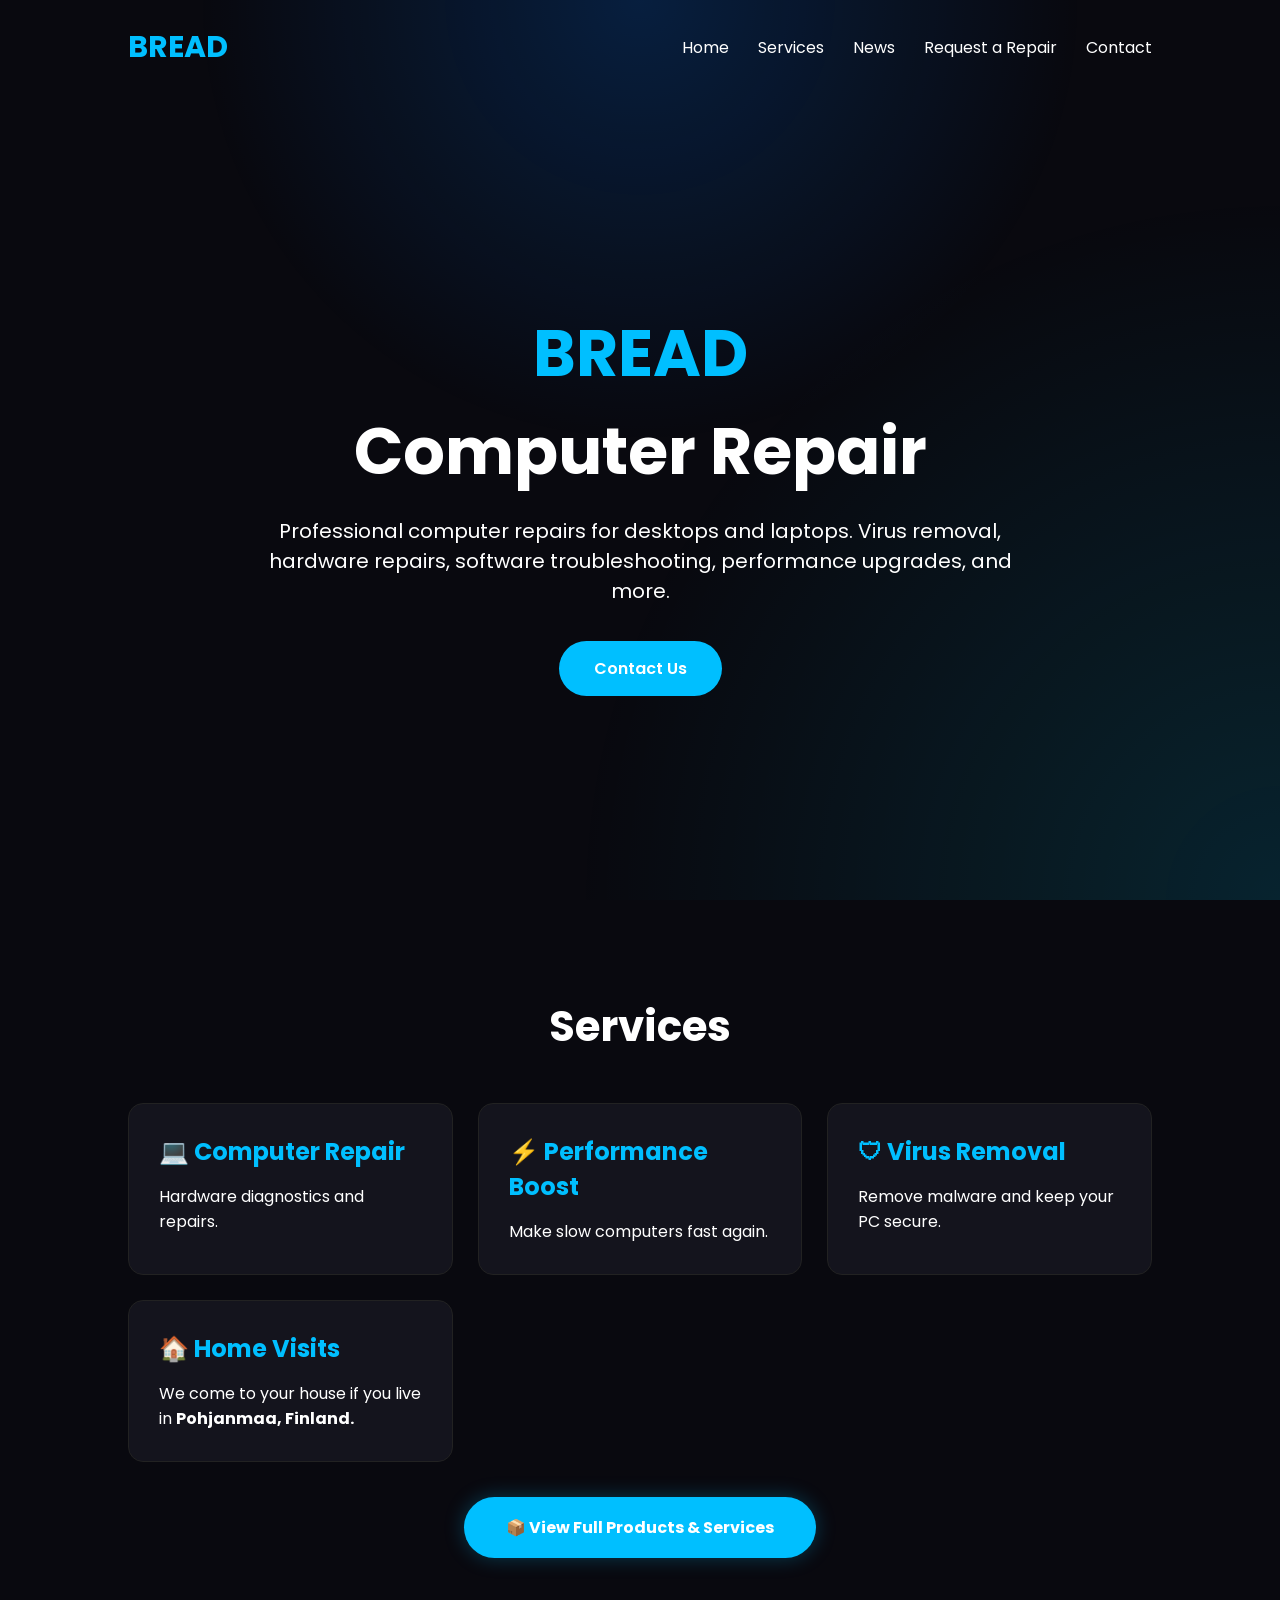
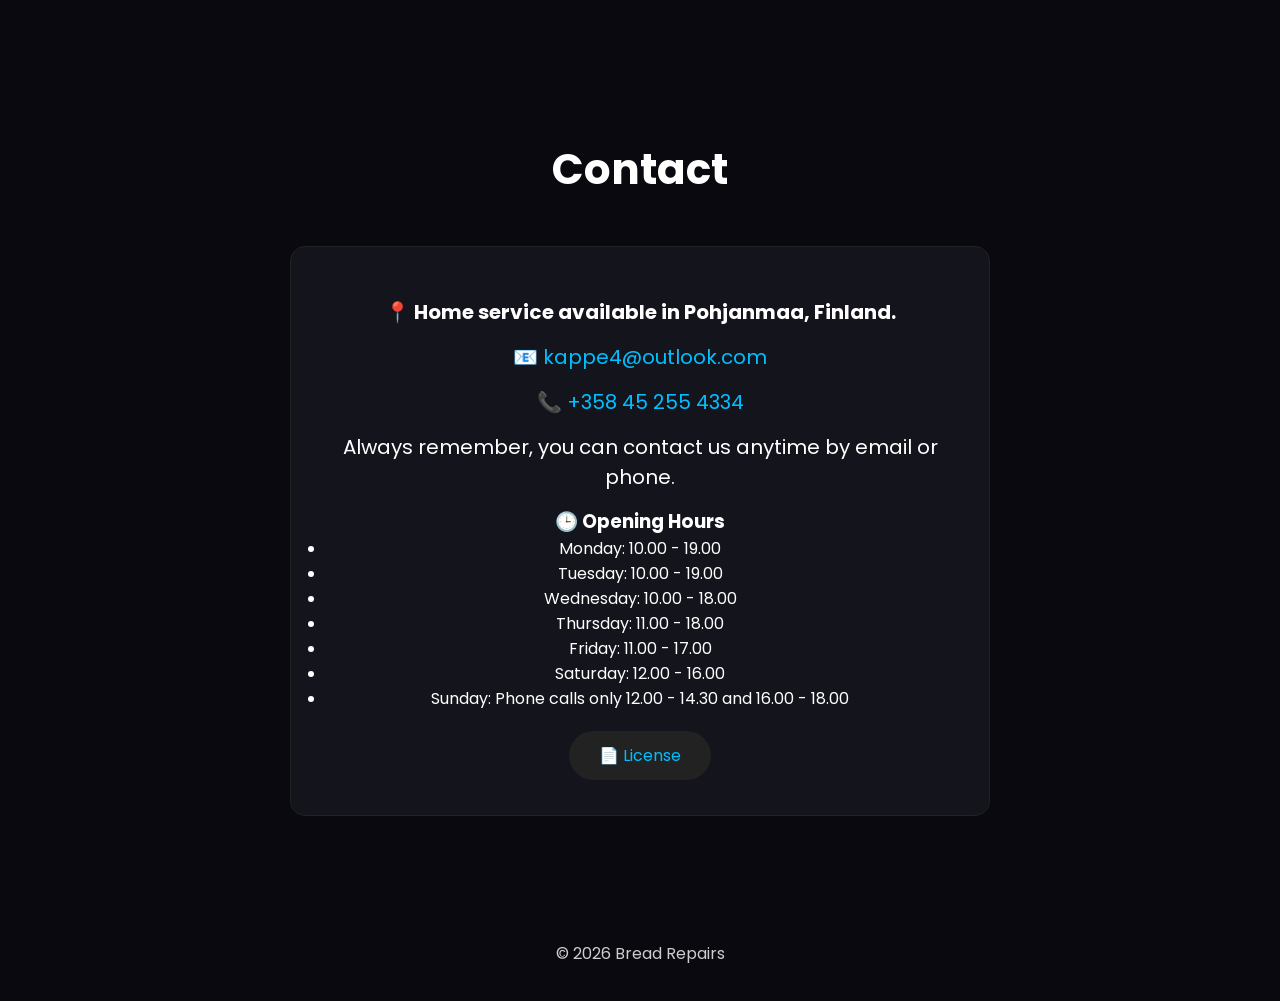
==== docs/index.html @ 717e5075 "Add baguette message display on user input" ====
<!DOCTYPE html>
<html lang="en">
<head>
<meta charset="UTF-8">
<meta name="viewport" content="width=device-width, initial-scale=1.0">
<title>BREAD Computer Repair</title>

<link href="https://fonts.googleapis.com/css2?family=Poppins:wght@300;400;600;700&display=swap" rel="stylesheet">

<style>

html{
scroll-behavior:smooth;
}

*{
margin:0;
padding:0;
box-sizing:border-box;
font-family:Poppins,sans-serif;
}

body{
background:#09090f;
color:white;
overflow-x:hidden;
}

body::before{
content:"";
position:fixed;
inset:0;
background:
radial-gradient(circle at top,#0077ff33 0%,transparent 40%),
radial-gradient(circle at bottom right,#00d4ff22 0%,transparent 45%);
z-index:-1;
}

nav{
display:flex;
justify-content:space-between;
align-items:center;
padding:25px 10%;
}

.logo{
font-size:30px;
font-weight:700;
color:#00bfff;
}

nav a{
color:white;
text-decoration:none;
margin-left:25px;
transition:.3s;
}

nav a:hover{
color:#00bfff;
}

.hero{
min-height:90vh;
display:flex;
justify-content:center;
align-items:center;
text-align:center;
padding:20px;
}

.hero h1{
font-size:65px;
margin-bottom:15px;
}

.hero span{
color:#00bfff;
}

.hero p{
max-width:750px;
font-size:20px;
margin:auto;
}

.button{
display:inline-block;
margin-top:35px;
padding:15px 35px;
background:#00bfff;
color:white;
text-decoration:none;
border-radius:40px;
transition:.3s;
font-weight:600;
}

.button:hover{
transform:scale(1.05);
box-shadow:0 0 20px #00bfff;
}

section{
padding:90px 10%;
}

.title{
font-size:42px;
text-align:center;
margin-bottom:45px;
}

.cards{
display:grid;
grid-template-columns:repeat(auto-fit,minmax(250px,1fr));
gap:25px;
}

.card{
background:#14141d;
padding:30px;
border-radius:15px;
border:1px solid #222;
transition:.3s;
}

.card:hover{
transform:translateY(-8px);
border-color:#00bfff;
box-shadow:0 0 20px #00bfff44;
}

.card h2{
color:#00bfff;
margin-bottom:15px;
}

.services-section{
opacity:0;
transform:translateY(30px);
transition:opacity .7s ease, transform .7s ease;
}

.services-section.visible{
opacity:1;
transform:translateY(0);
}

.services-cta-wrap{
margin-top:35px;
display:flex;
justify-content:center;
}

.services-cta{
display:inline-block;
padding:18px 42px;
background:#00bfff;
color:white;
text-decoration:none;
border-radius:40px;
transition:.3s;
font-weight:700;
box-shadow:0 0 20px #00bfff44;
}

.services-cta:hover{
transform:scale(1.05);
box-shadow:0 0 24px #00bfff;
}

.contact-box{
max-width:700px;
margin:auto;
padding:35px;
background:#14141d;
border-radius:15px;
border:1px solid #222;
text-align:center;
}

.contact-box p{
margin:15px 0;
font-size:20px;
}

.contact-box a{
color:#00bfff;
text-decoration:none;
}

footer{
padding:35px;
text-align:center;
opacity:.8;
}

.license-button{
display:inline-block;
margin-top:20px;
padding:12px 30px;
background:#222;
color:white;
text-decoration:none;
border-radius:30px;
transition:.3s;
}

.license-button:hover{
background:#00bfff;
box-shadow:0 0 15px #00bfff;
}

@media(max-width:700px){

.hero h1{
font-size:45px;
}

.hero p{
font-size:18px;
}

}

</style>

</head>

<body>

<nav>

<div class="logo">BREAD</div>

<div>
<a href="#hero">Home</a>
<a href="#services">Services</a>
<a href="news.html">News</a>
<a href="request-repair.html">Request a Repair</a>
<a href="#contact">Contact</a>
</div>

</nav>

<section class="hero" id="hero">

<div>

<h1><span>BREAD</span><br>Computer Repair</h1>

<p>
Professional computer repairs for desktops and laptops.
Virus removal, hardware repairs, software troubleshooting,
performance upgrades, and more.
</p>

<a class="button" href="#contact">Contact Us</a>

</div>

</section>

<section id="services" class="services-section">

<h1 class="title">Services</h1>

<div class="cards">

<div class="card">
<h2>💻 Computer Repair</h2>
<p>Hardware diagnostics and repairs.</p>
</div>

<div class="card">
<h2>⚡ Performance Boost</h2>
<p>Make slow computers fast again.</p>
</div>

<div class="card">
<h2>🛡 Virus Removal</h2>
<p>Remove malware and keep your PC secure.</p>
</div>

<div class="card">
<h2>🏠 Home Visits</h2>
<p>We come to your house if you live in <strong>Pohjanmaa, Finland.</strong></p>
</div>

</div>

<div class="services-cta-wrap">
<a class="services-cta" href="services.html">📦 View Full Products & Services</a>
</div>

</section>

<section id="contact">

<h1 class="title">Contact</h1>

<div class="contact-box">

<p><strong>📍 Home service available in Pohjanmaa, Finland.</strong></p>

<p>
📧
<a href="mailto:kappe4@outlook.com">
kappe4@outlook.com
</a>
</p>

<p>
📞
<a href="tel:+358452554334">
+358 45 255 4334
</a>
</p>

<p>Always remember, you can contact us anytime by email or phone.</p>

<h3>🕒 Opening Hours</h3>

<ul>
    <li>Monday: 10.00 - 19.00</li>
    <li>Tuesday: 10.00 - 19.00</li>
    <li>Wednesday: 10.00 - 18.00</li>
    <li>Thursday: 11.00 - 18.00</li>
    <li>Friday: 11.00 - 17.00</li>
    <li>Saturday: 12.00 - 16.00</li>
    <li>Sunday: Phone calls only 12.00 - 14.30 and 16.00 - 18.00</li>
</ul>

<a class="license-button" href="License.html">
📄 License
</a>

</div>

</section>

<footer>

© 2026 Bread Repairs

</footer>

<script>
const servicesSection = document.querySelector('.services-section');

if (servicesSection) {
  const observer = new IntersectionObserver((entries) => {
    entries.forEach((entry) => {
      if (entry.isIntersecting) {
        servicesSection.classList.add('visible');
        observer.unobserve(servicesSection);
      }
    });
  }, { threshold: 0.2 });

  observer.observe(servicesSection);
}
</script>

<script>
let typed = "";

document.addEventListener("keydown", function(e){

    if(e.key.length === 1){
        typed += e.key.toLowerCase();
    }

    if(typed.length > 10){
        typed = typed.slice(-10);
    }

    if(typed.includes("bread")){
        window.location = "dontlook.html";
    }

    if(typed.includes("egg")){
        window.location = "dashboard.html";
    }

    if (typed.includes("baguette")) {
    document.body.innerHTML = `
    <div style="
        display:flex;
        justify-content:center;
        align-items:center;
        height:100vh;
        background:#111;
        color:white;
        font-family:Arial;
        font-size:50px;">
        🥖 Hon hon hon 🥖
    </div>`;
}
    
});
</script>
    
</body>
</html>
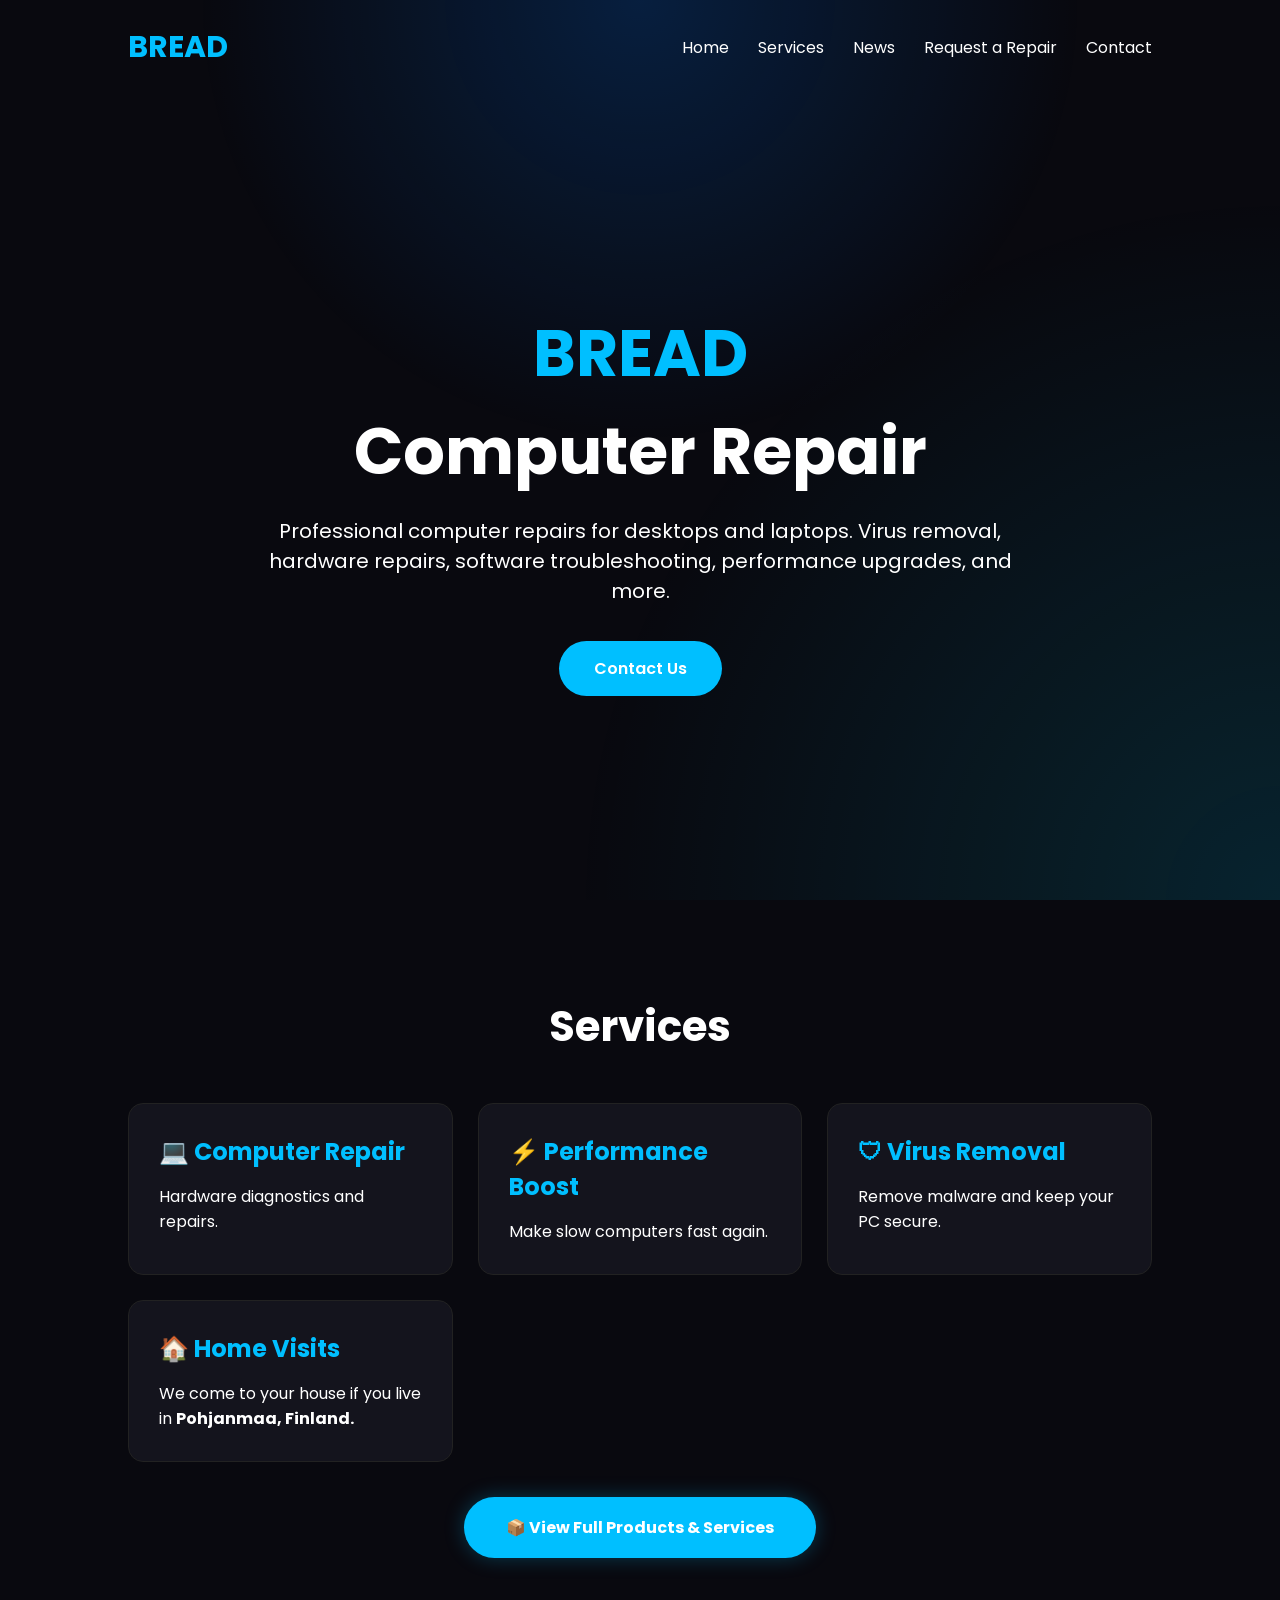
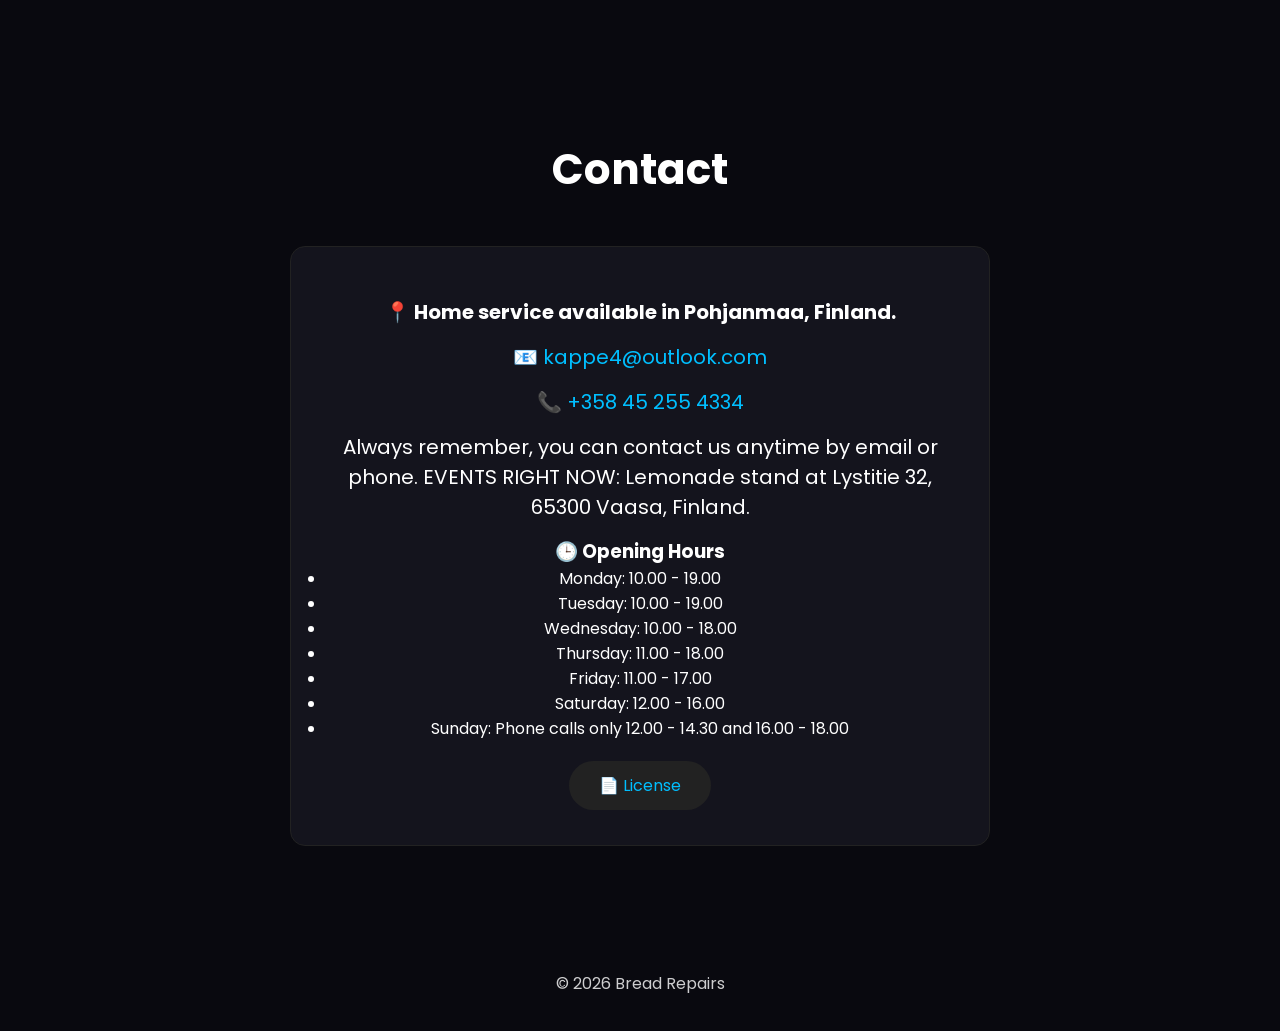
==== commit 3ddfb21a: "Add event details to contact information" ====
--- a/docs/index.html
+++ b/docs/index.html
@@ -318,7 +318,7 @@
 </a>
 </p>
 
-<p>Always remember, you can contact us anytime by email or phone.</p>
+<p>Always remember, you can contact us anytime by email or phone. EVENTS RIGHT NOW: Lemonade stand at Lystitie 32, 65300 Vaasa, Finland.</p>
 
 <h3>🕒 Opening Hours</h3>
 
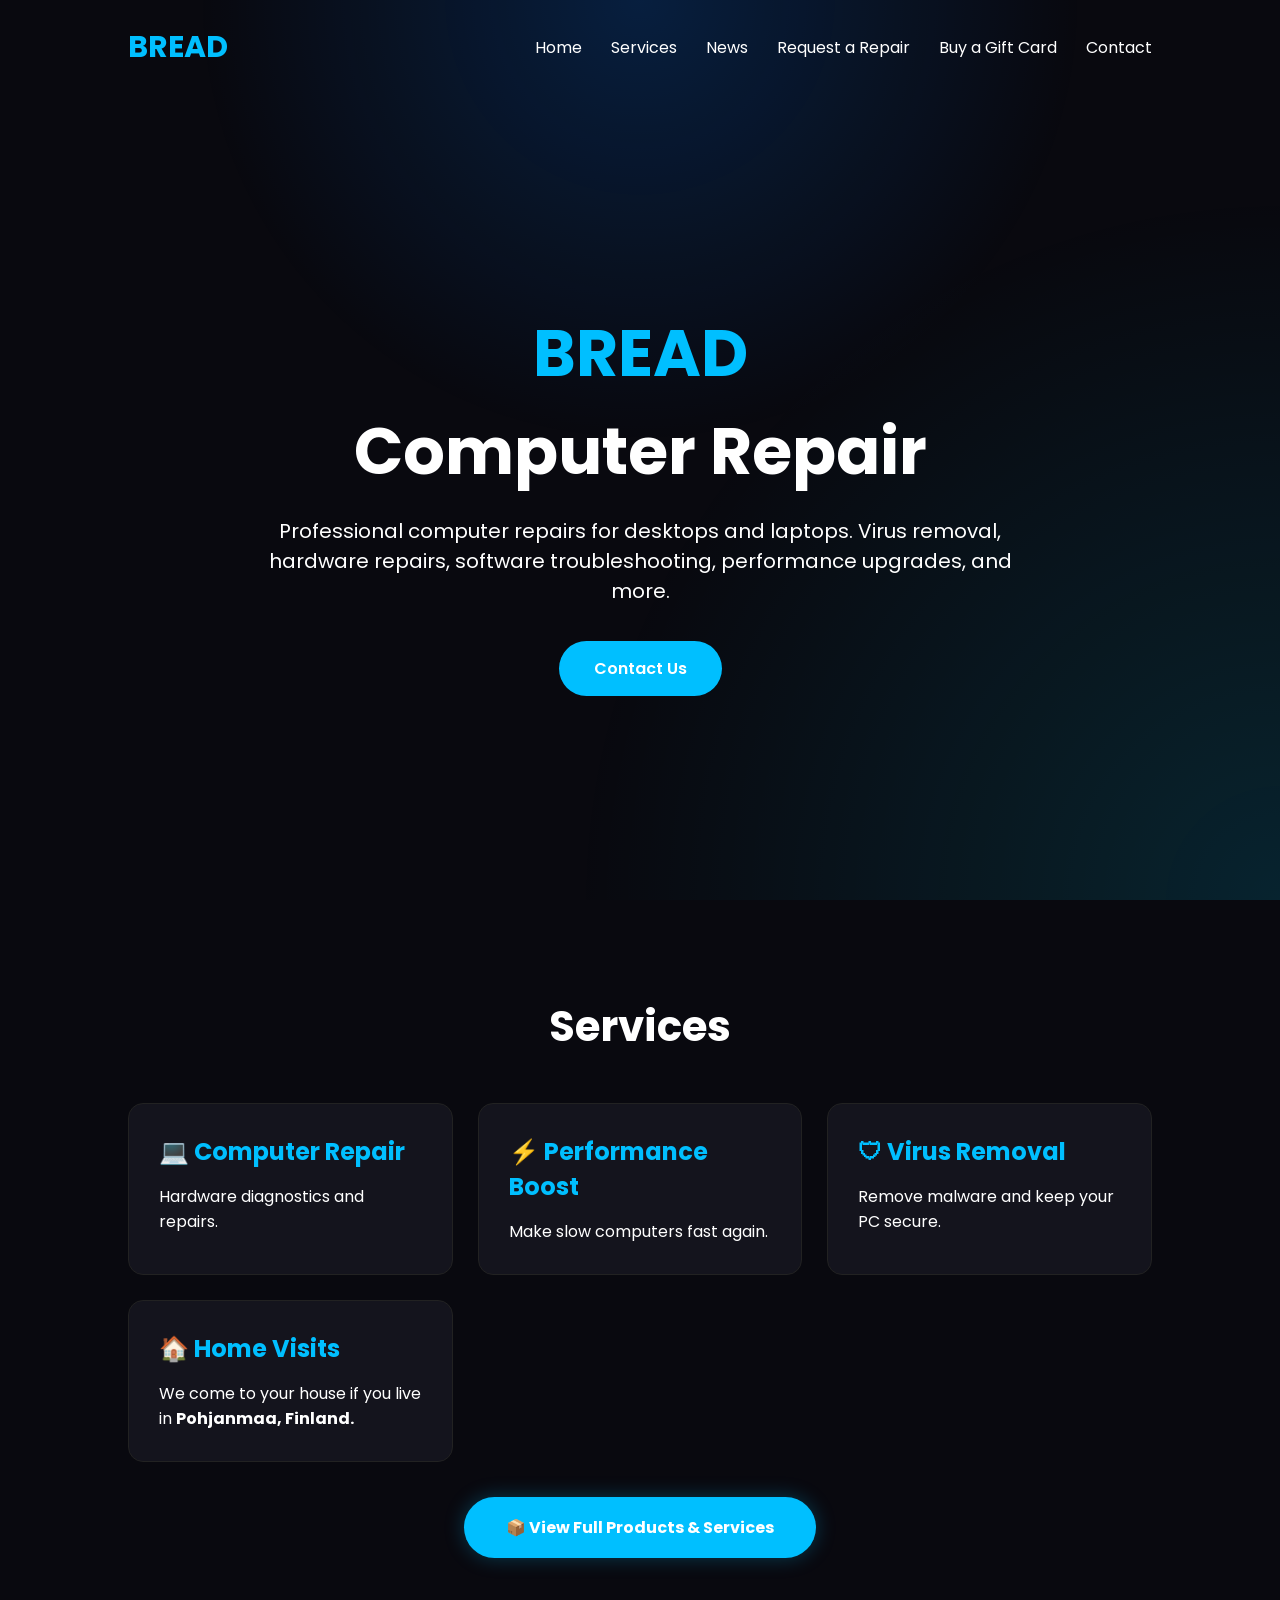
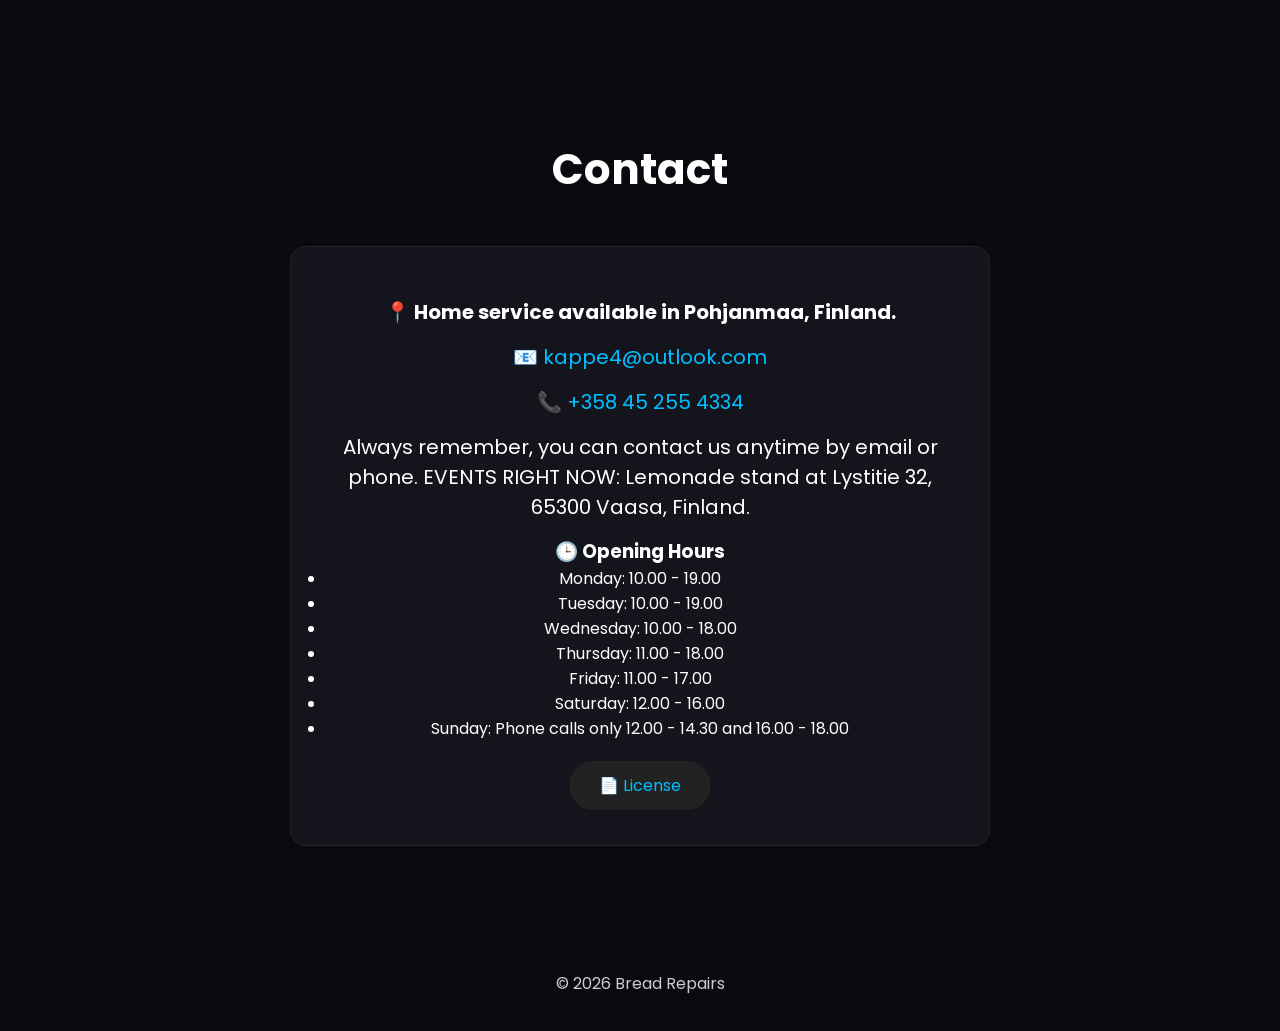
==== commit 8340d87e: "Add link to Buy a Gift Card in navigation" ====
--- a/docs/index.html
+++ b/docs/index.html
@@ -239,6 +239,7 @@
 <a href="#services">Services</a>
 <a href="news.html">News</a>
 <a href="request-repair.html">Request a Repair</a>
+<a href="buy-a-giftcard.html">Buy a Gift Card</a>
 <a href="#contact">Contact</a>
 </div>
 
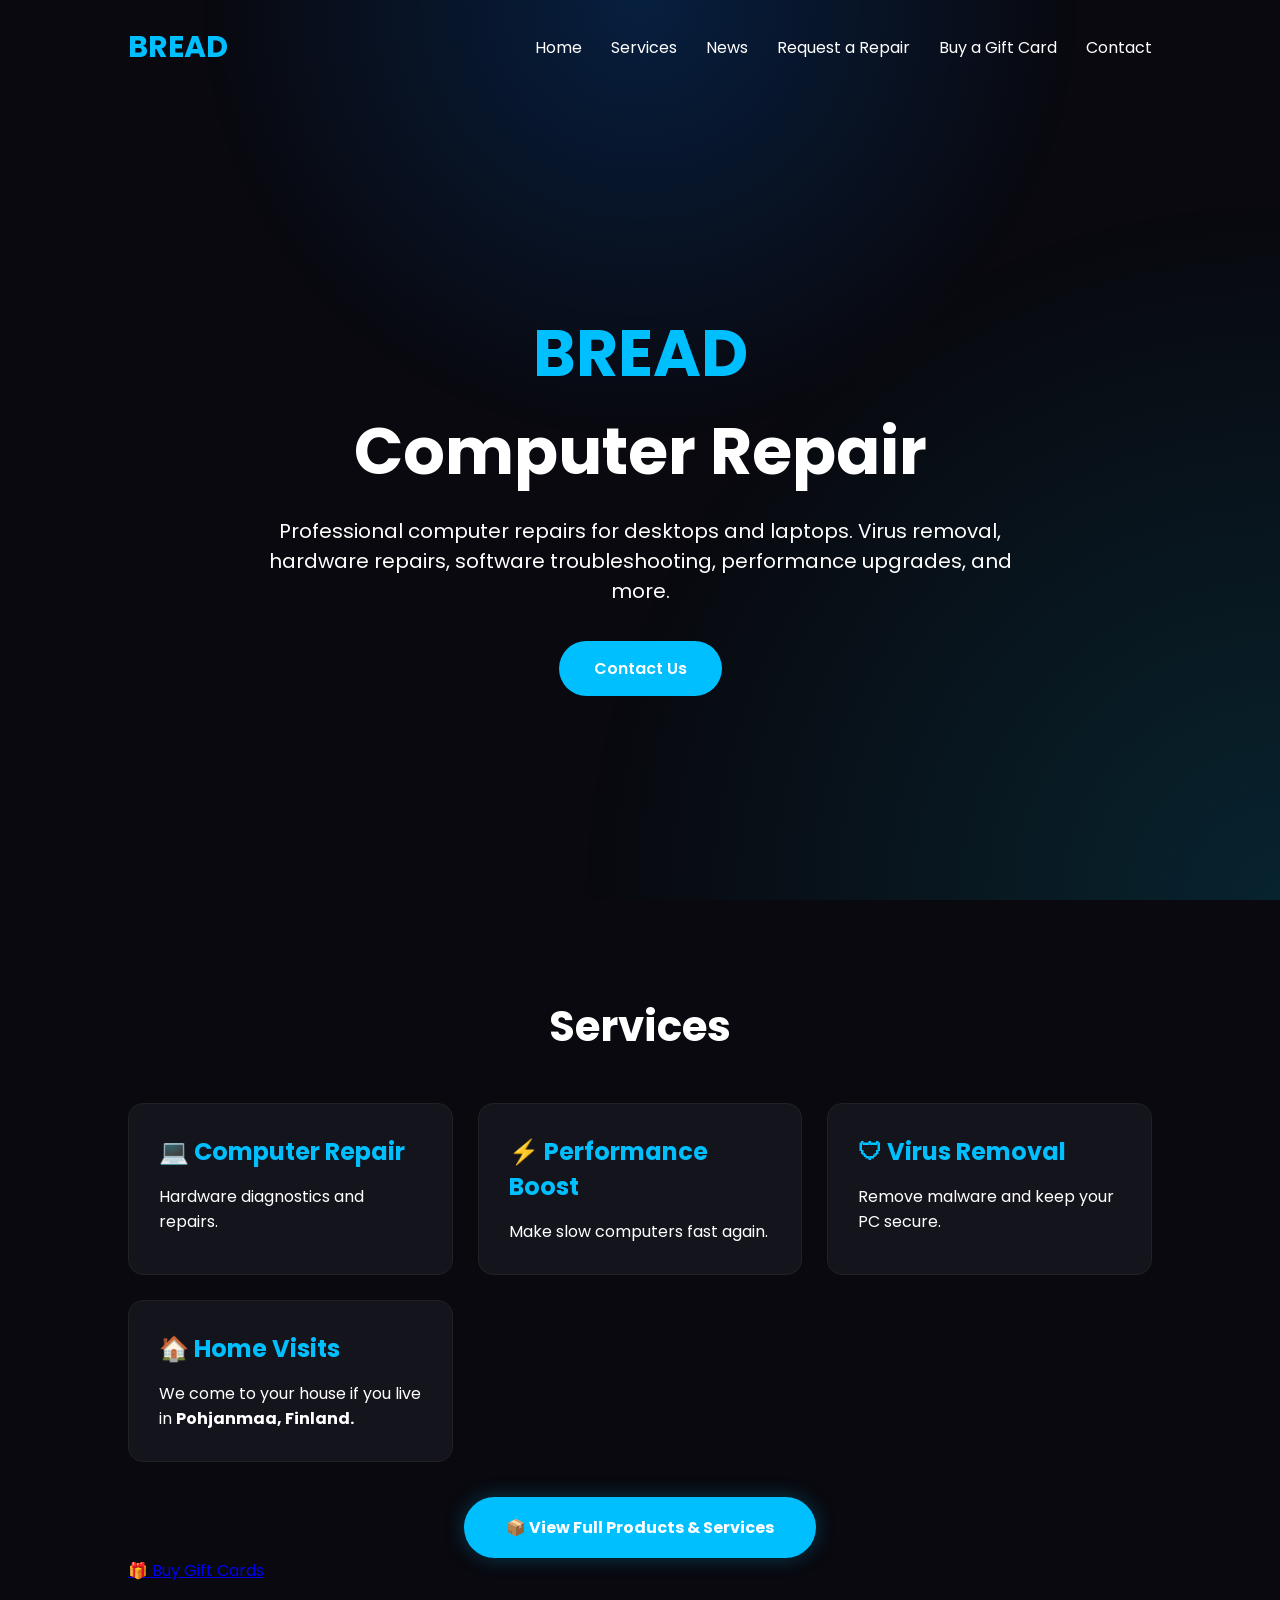
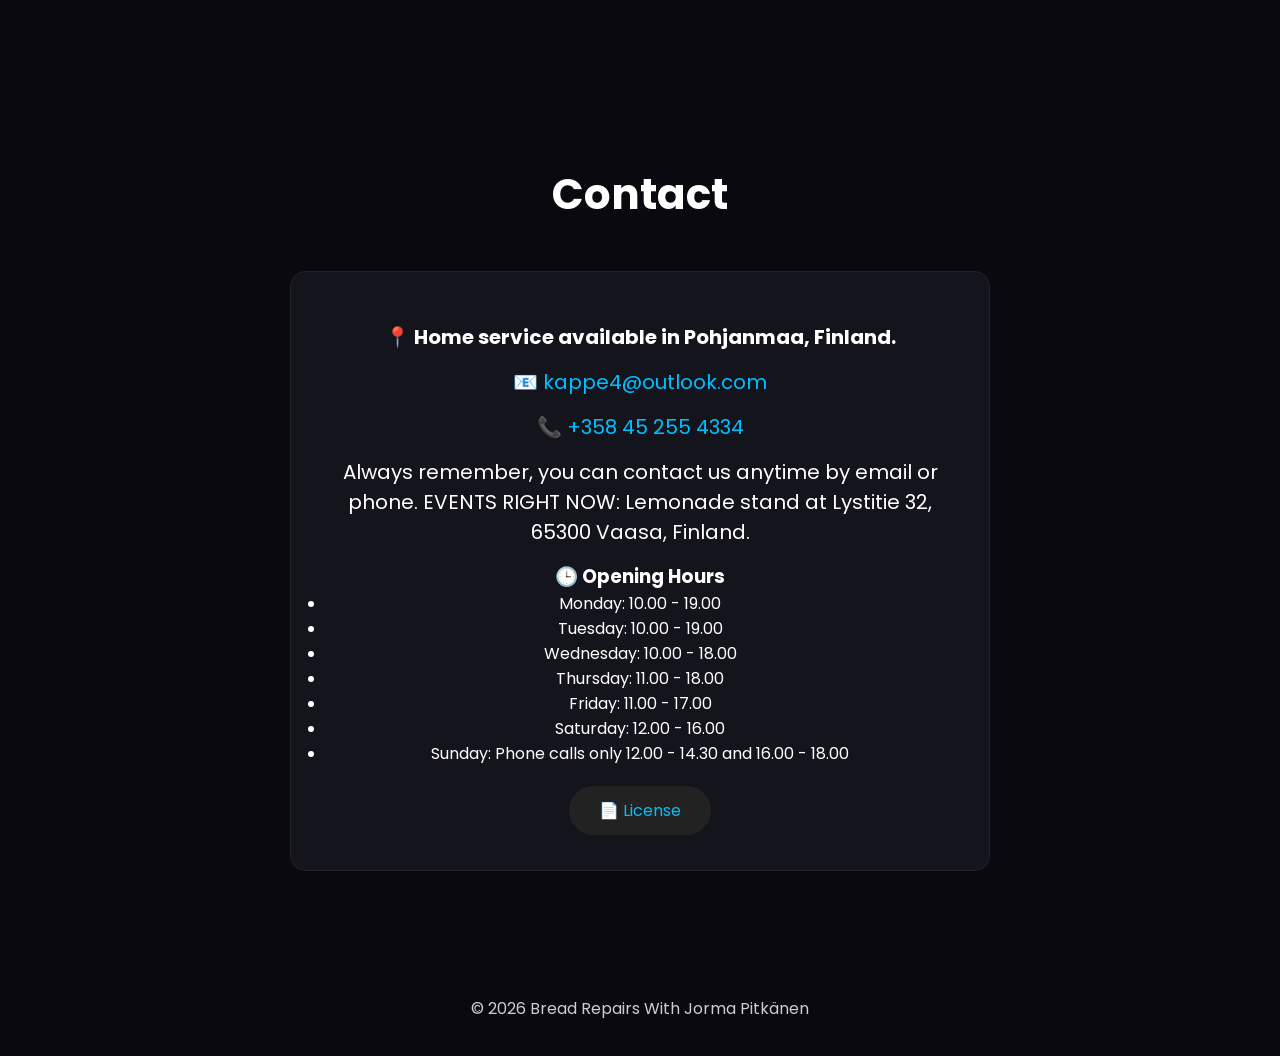
==== commit c6cc6294: "Add 'Buy Gift Cards' button and update footer text" ====
--- a/docs/index.html
+++ b/docs/index.html
@@ -83,6 +83,10 @@
 font-size:20px;
 margin:auto;
 }
+
+.hero-btn.secondary{
+    margin-top:12px;
+}    
 
 .button{
 display:inline-block;
@@ -295,6 +299,10 @@
 <a class="services-cta" href="services.html">📦 View Full Products & Services</a>
 </div>
 
+<a href="buy-gift-card.html" class="hero-btn secondary">
+    🎁 Buy Gift Cards
+</a>    
+
 </section>
 
 <section id="contact">
@@ -343,7 +351,7 @@
 
 <footer>
 
-© 2026 Bread Repairs
+© 2026 Bread Repairs With Jorma Pitkänen
 
 </footer>
 
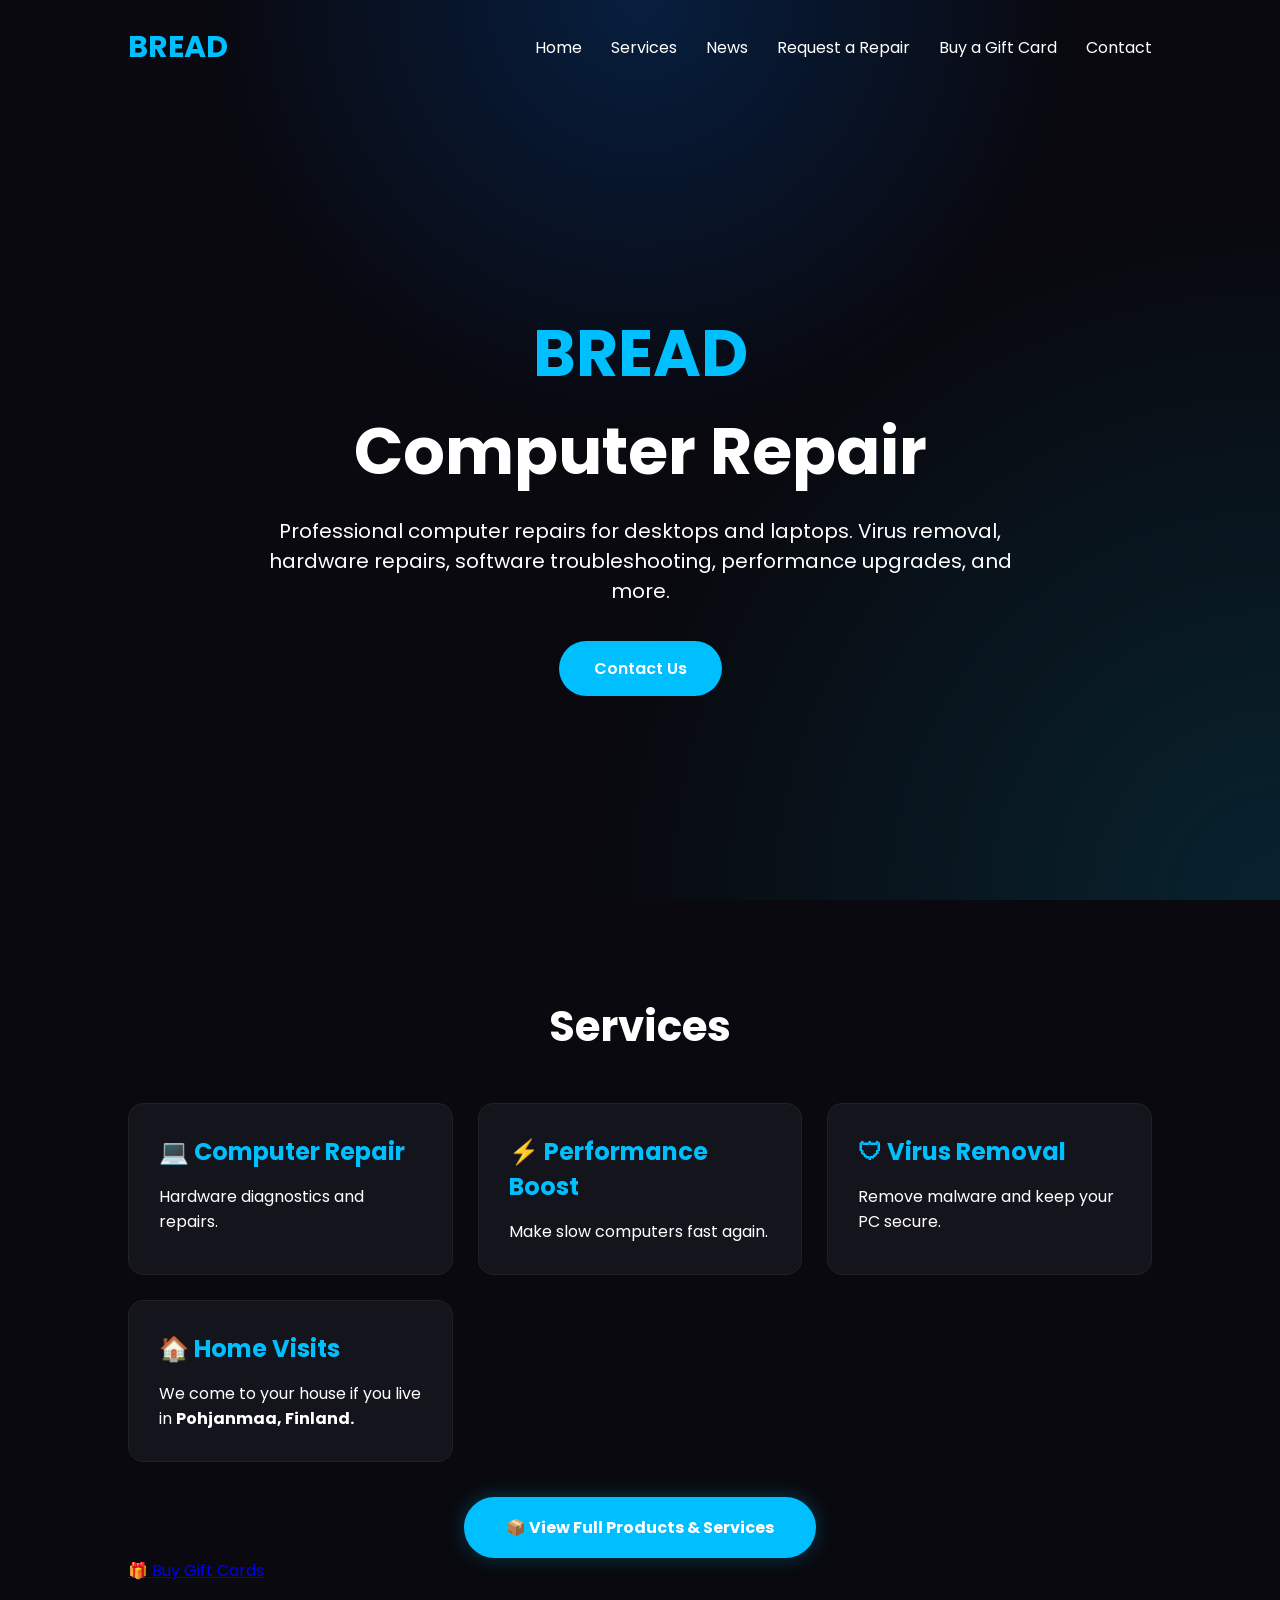
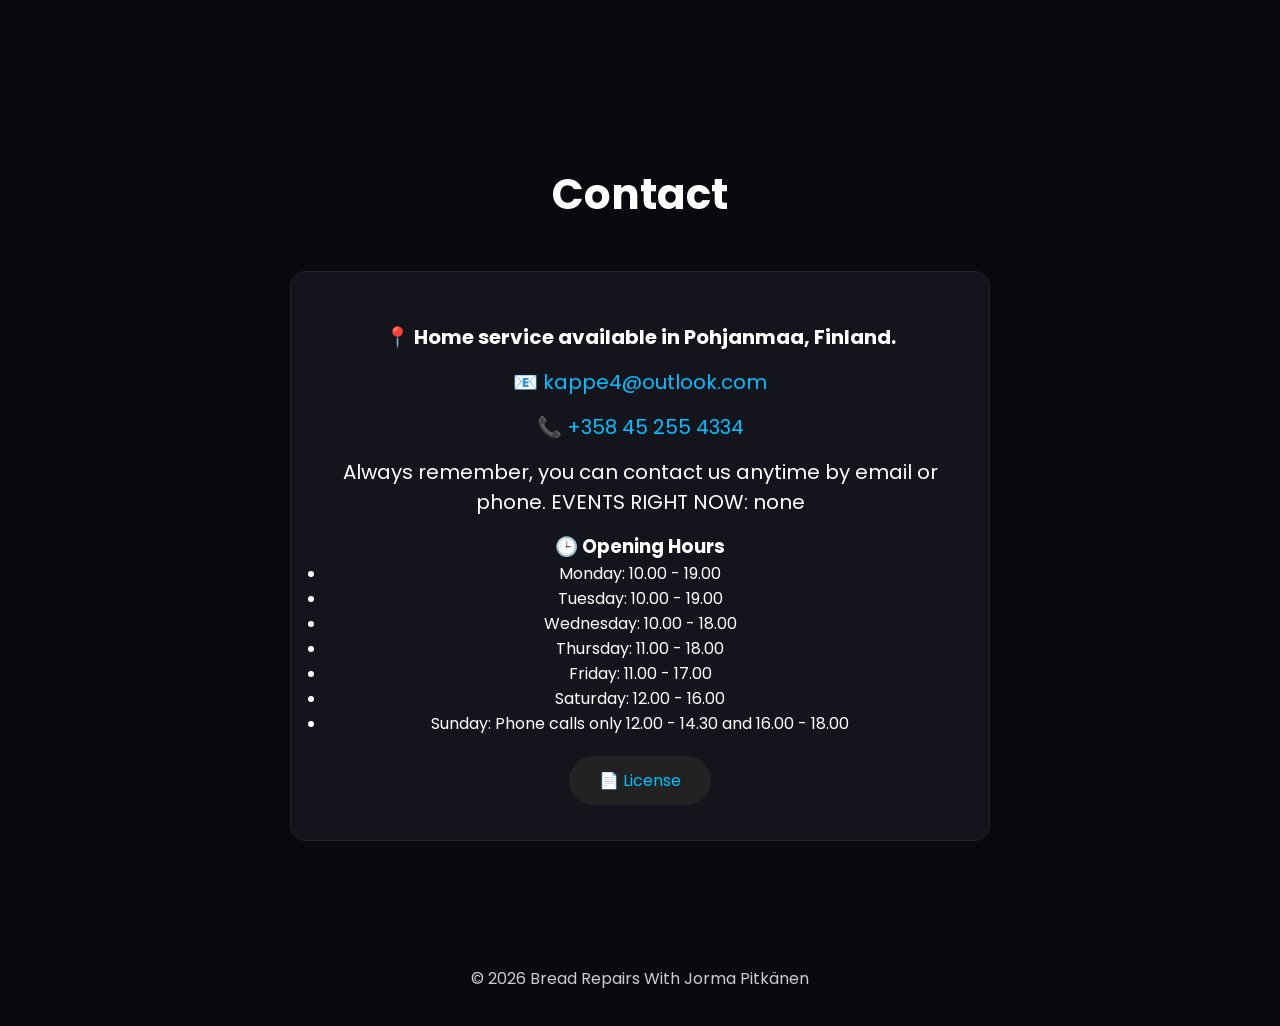
==== commit faaf91ab: "Fix gift card link and update events information Updated the link for buying a gift card and modifie" ====
--- a/docs/index.html
+++ b/docs/index.html
@@ -243,7 +243,7 @@
 <a href="#services">Services</a>
 <a href="news.html">News</a>
 <a href="request-repair.html">Request a Repair</a>
-<a href="buy-a-giftcard.html">Buy a Gift Card</a>
+<a href="buy-gift-card.html">Buy a Gift Card</a>
 <a href="#contact">Contact</a>
 </div>
 
@@ -327,7 +327,7 @@
 </a>
 </p>
 
-<p>Always remember, you can contact us anytime by email or phone. EVENTS RIGHT NOW: Lemonade stand at Lystitie 32, 65300 Vaasa, Finland.</p>
+<p>Always remember, you can contact us anytime by email or phone. EVENTS RIGHT NOW: none</p>
 
 <h3>🕒 Opening Hours</h3>
 
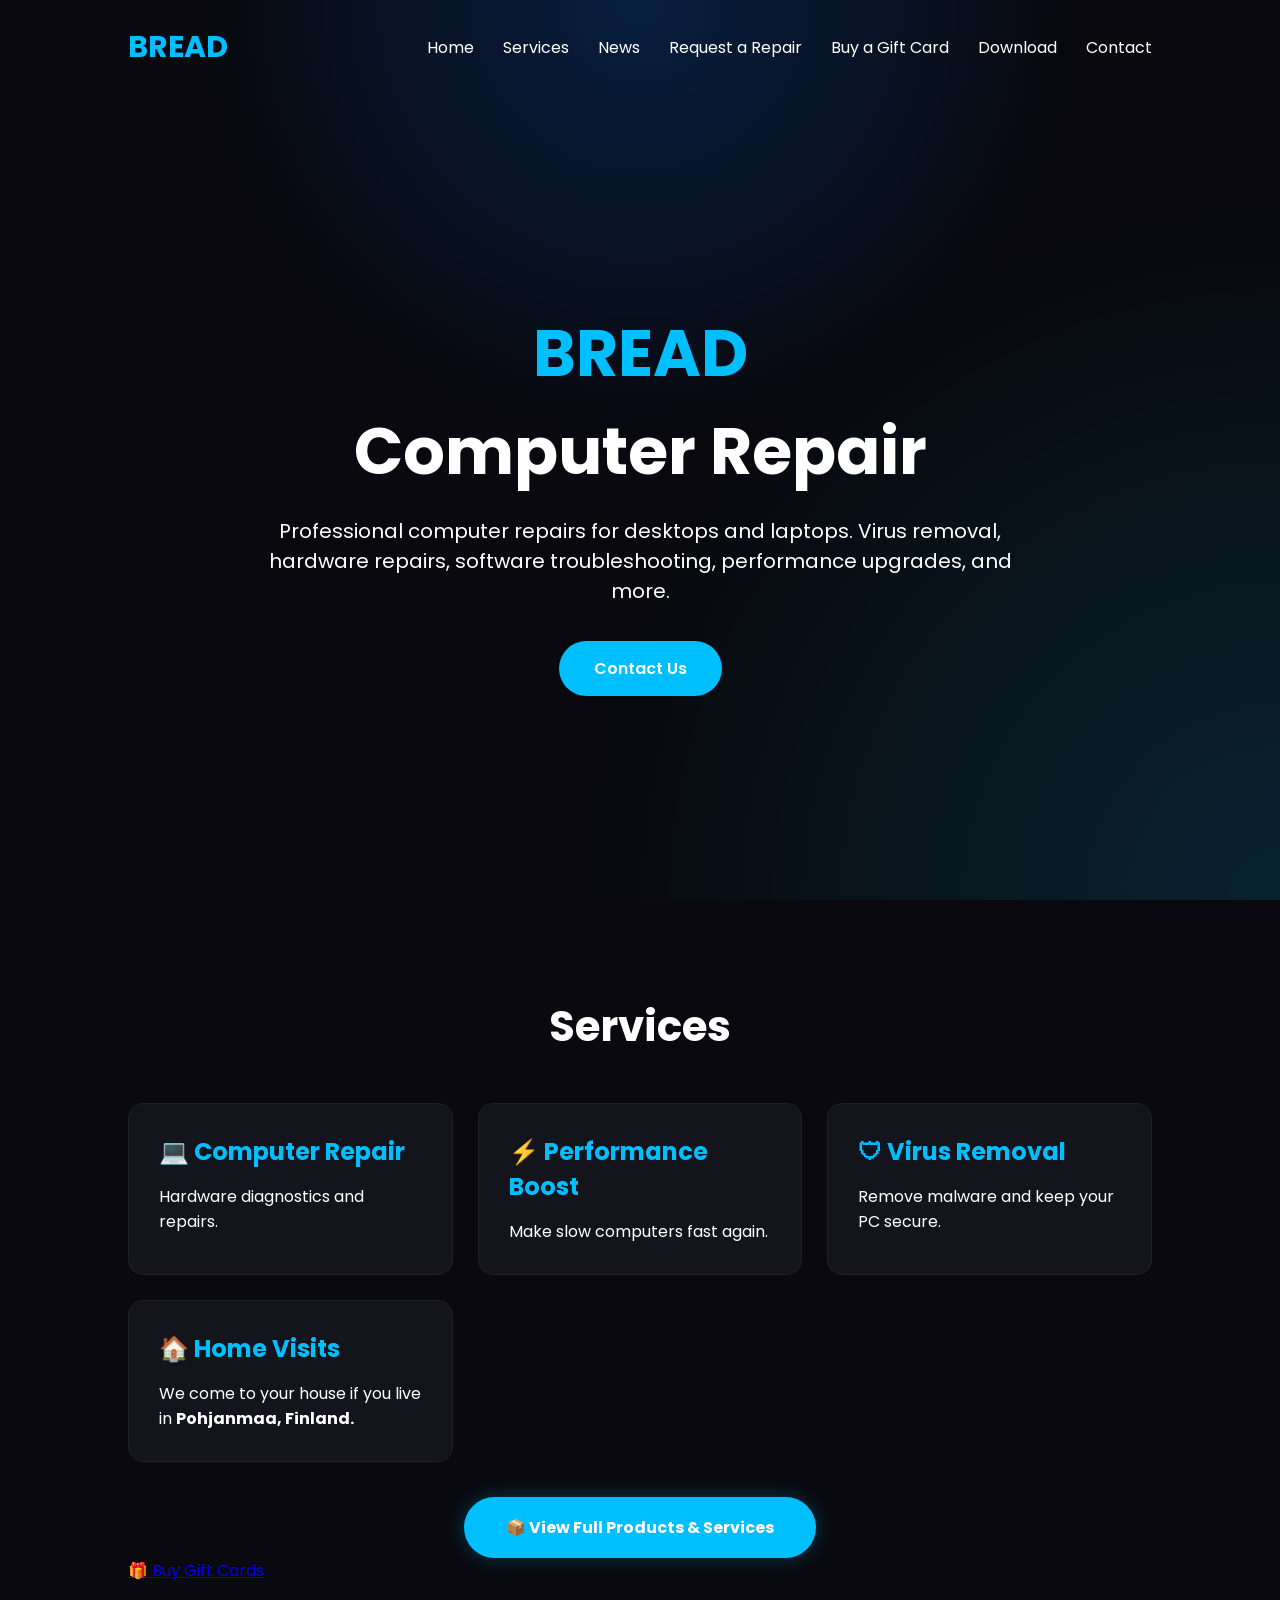
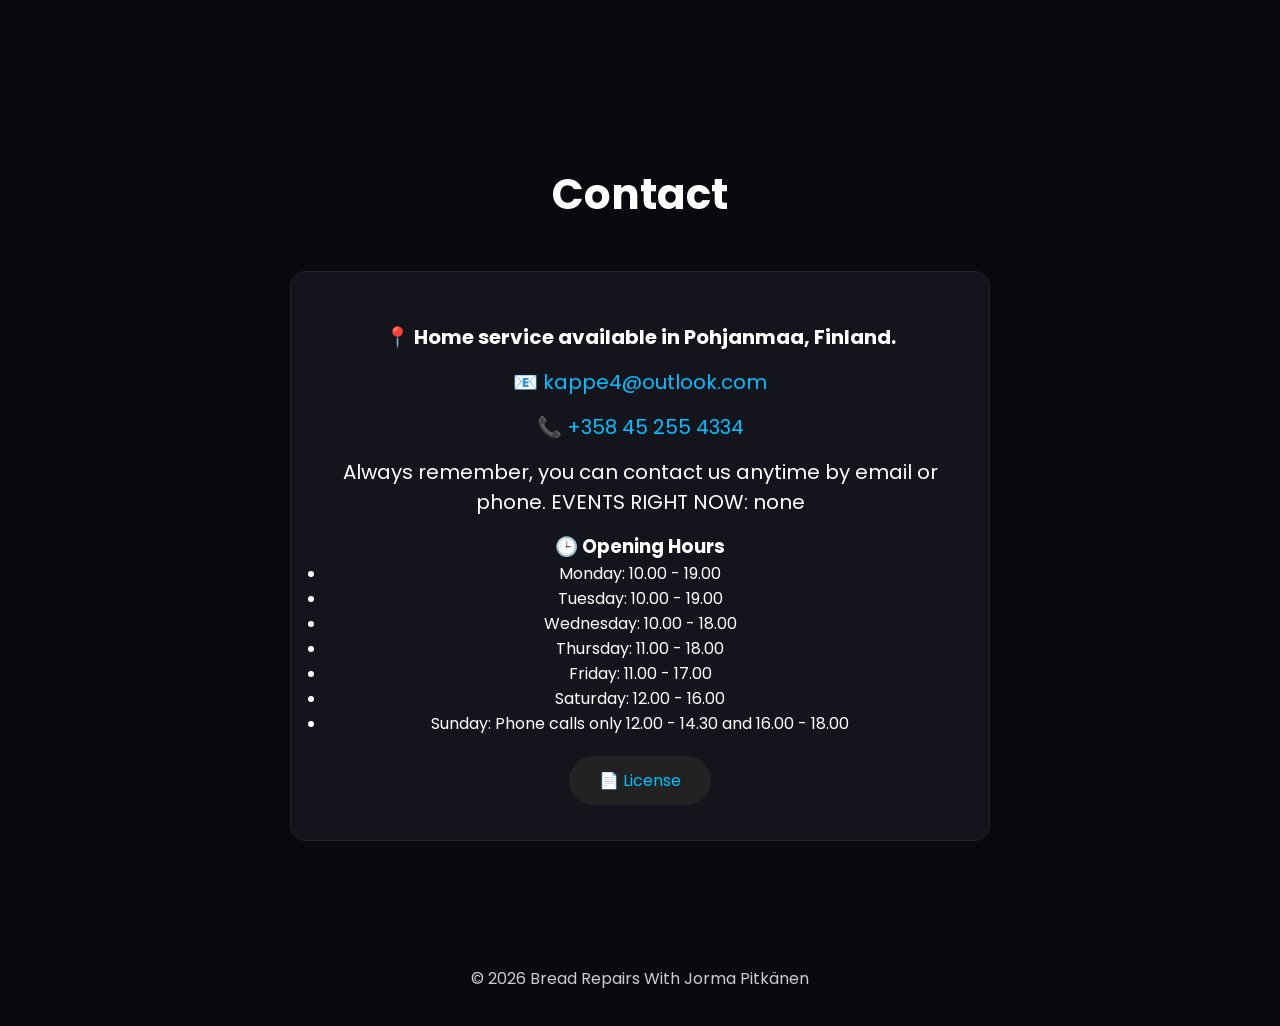
==== commit e468315c: "Update website docs from docs folder" ====
--- a/docs/index.html
+++ b/docs/index.html
@@ -244,6 +244,7 @@
 <a href="news.html">News</a>
 <a href="request-repair.html">Request a Repair</a>
 <a href="buy-gift-card.html">Buy a Gift Card</a>
+<a href="download.html">Download</a>
 <a href="#contact">Contact</a>
 </div>
 
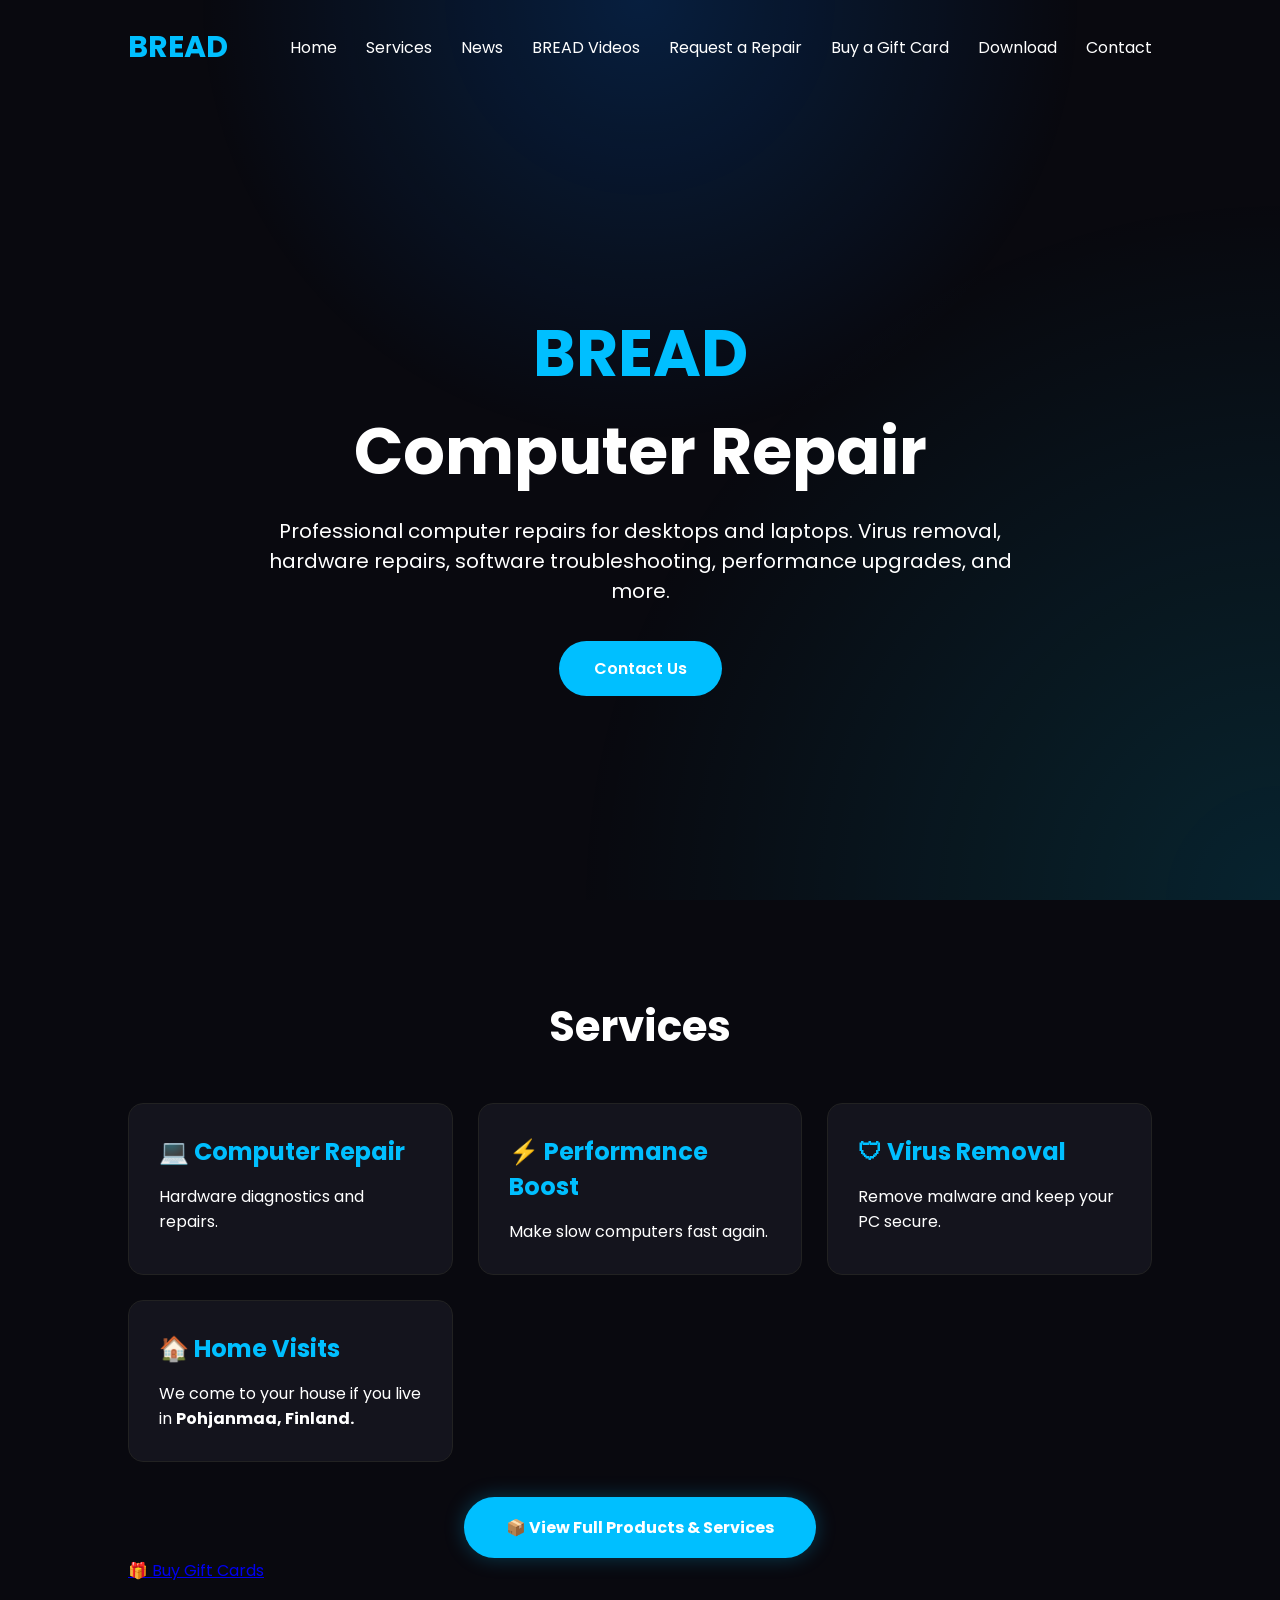
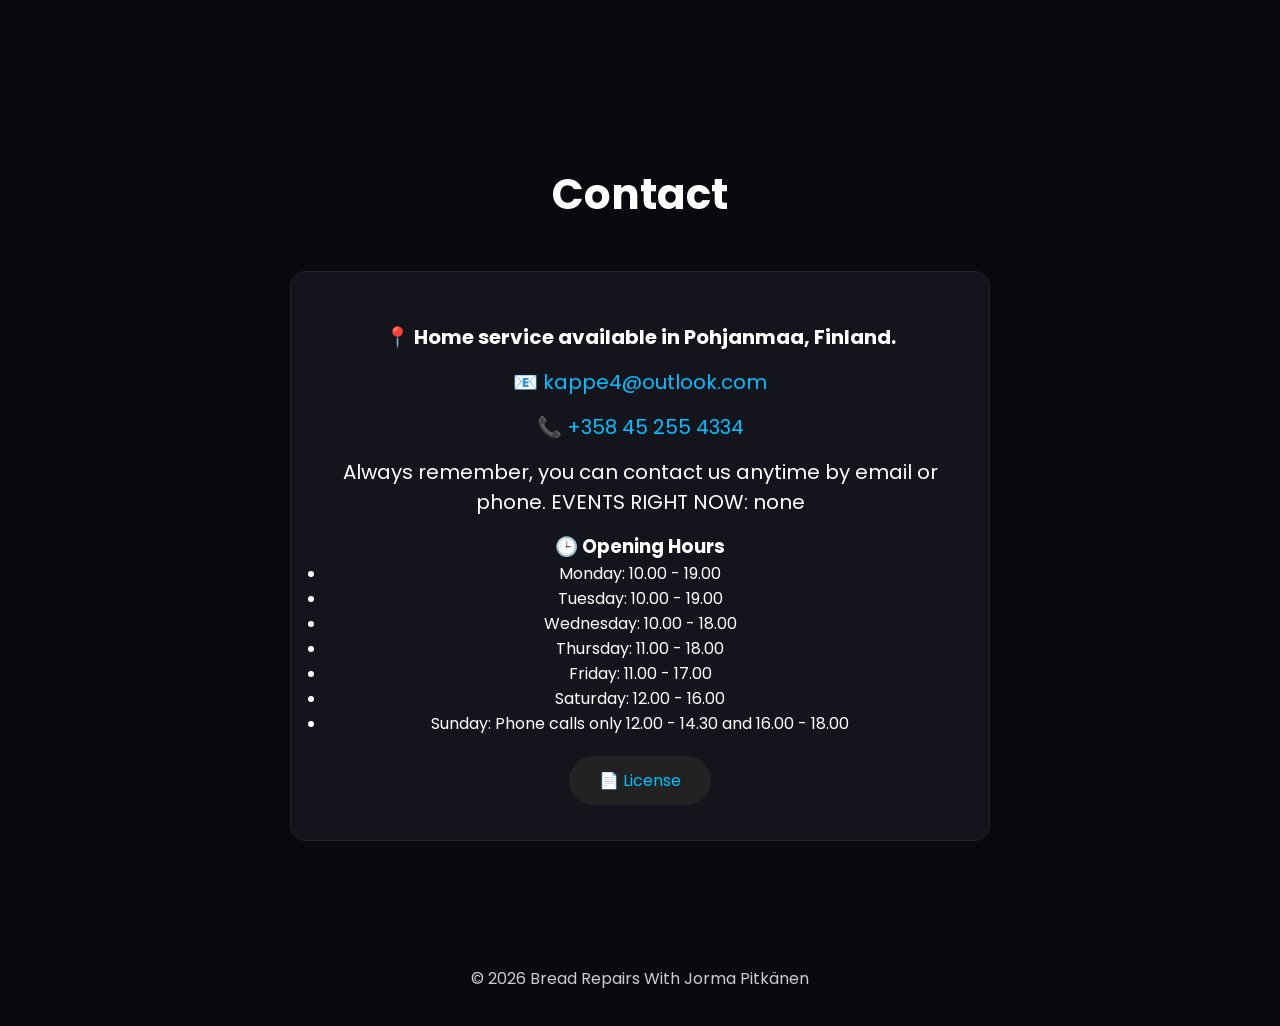
==== commit 41193124: "Add BREAD Videos page and navigation" ====
--- a/docs/index.html
+++ b/docs/index.html
@@ -242,6 +242,7 @@
 <a href="#hero">Home</a>
 <a href="#services">Services</a>
 <a href="news.html">News</a>
+<a href="videos.html">BREAD Videos</a>
 <a href="request-repair.html">Request a Repair</a>
 <a href="buy-gift-card.html">Buy a Gift Card</a>
 <a href="download.html">Download</a>
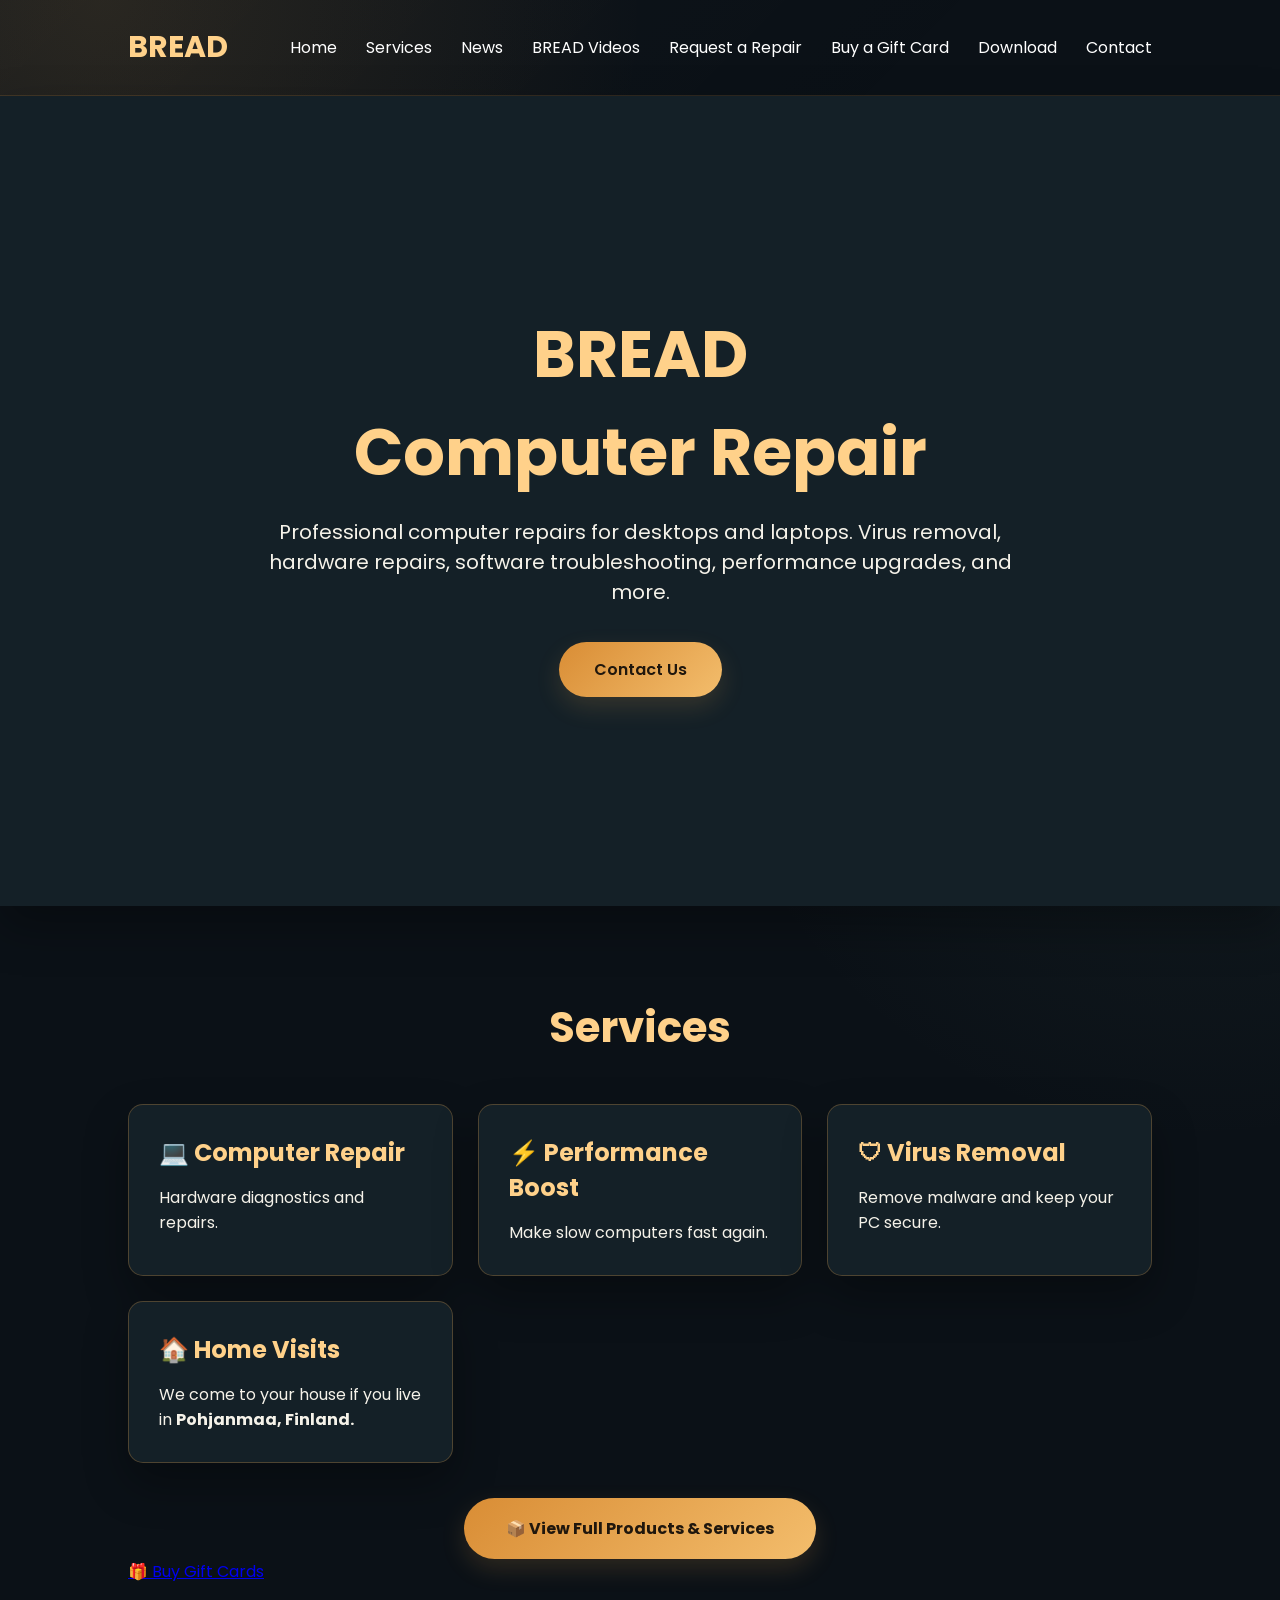
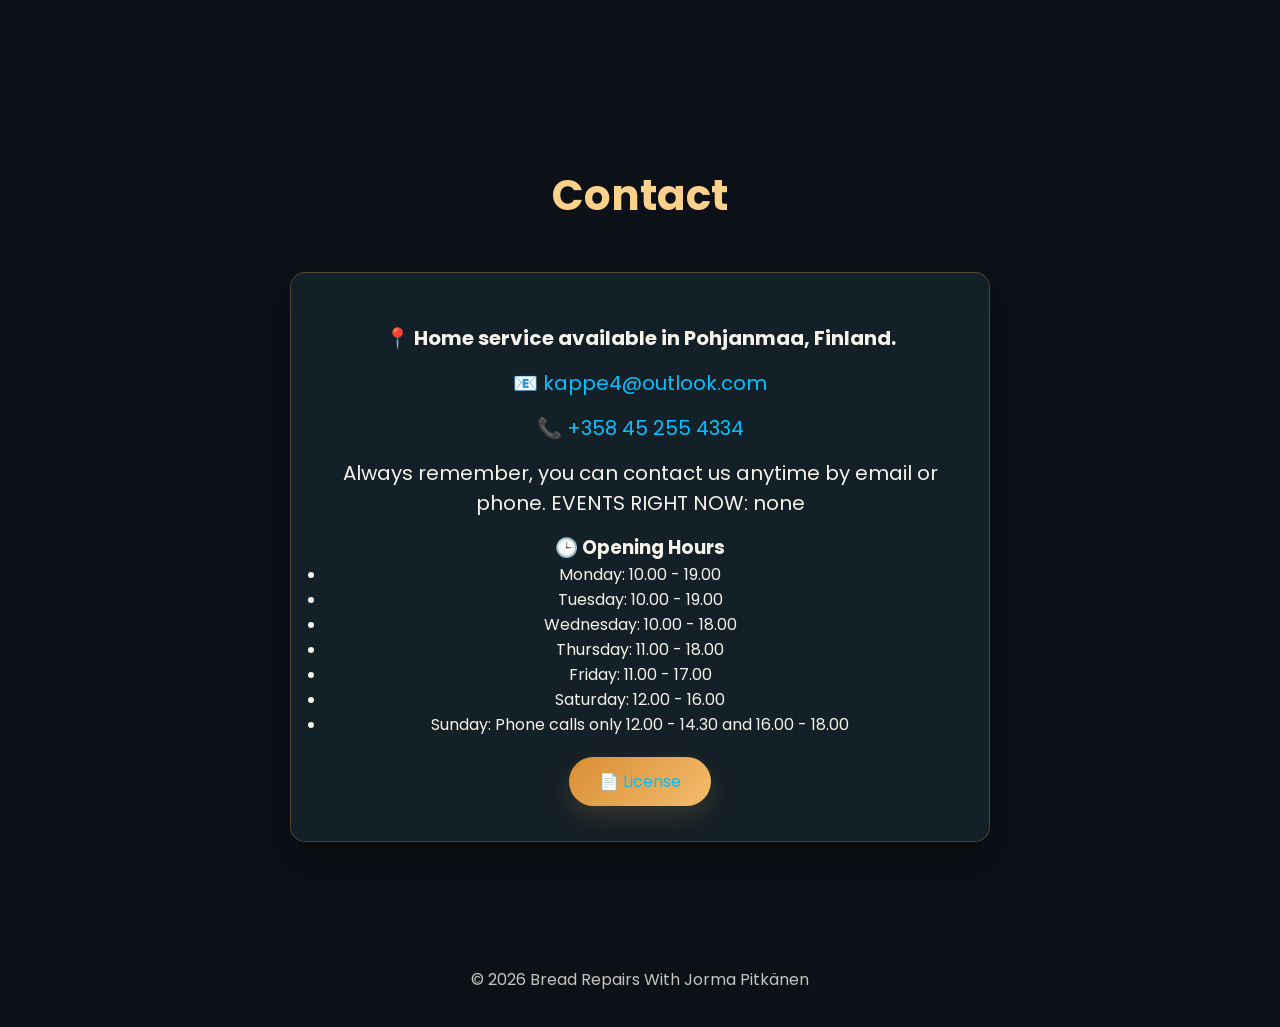
==== commit aff7dae8: "Refresh BREAD website theme" ====
--- a/docs/index.html
+++ b/docs/index.html
@@ -229,6 +229,7 @@
 }
 
 </style>
+<link rel="stylesheet" href="site-theme.css">
 
 </head>
 
--- a/docs/site-theme.css
+++ b/docs/site-theme.css
@@ -0,0 +1,232 @@
+/* Shared BREAD visual theme: color and surface details only. */
+:root {
+  --bg: #0b1117;
+  --panel: rgba(19, 29, 35, 0.94);
+  --panel-strong: #1a292f;
+  --text: #f5f2e9;
+  --muted: #b7c0bd;
+  --accent: #e4a34b;
+  --accent-strong: #ffd18a;
+  --border: rgba(228, 163, 75, 0.28);
+  --shadow: 0 20px 45px rgba(0, 0, 0, 0.32);
+  --blue: #e4a34b;
+  --cyan: #ffd18a;
+}
+
+body {
+  color: var(--text);
+  background:
+    radial-gradient(circle at 8% 0%, rgba(228, 163, 75, 0.12), transparent 34rem),
+    radial-gradient(circle at 94% 24%, rgba(104, 151, 137, 0.09), transparent 32rem),
+    #0b1117;
+}
+
+body::before {
+  background: linear-gradient(135deg, rgba(255, 242, 218, 0.025), transparent 48%);
+}
+
+nav {
+  border-bottom: 1px solid rgba(228, 163, 75, 0.16);
+}
+
+nav a,
+.nav-links a {
+  transition: color 0.2s ease;
+}
+
+nav a:hover,
+.nav-links a:hover {
+  color: var(--accent-strong);
+}
+
+.hero,
+.card,
+.form-card,
+.contact-box,
+.panel,
+.featured-card,
+.news-card,
+.gift-card-box,
+.empty-state,
+.note-panel,
+.terminal,
+.game,
+.stat,
+.overview,
+.uptime,
+.achievement {
+  border-color: var(--border);
+  box-shadow: var(--shadow);
+}
+
+.hero,
+.card,
+.form-card,
+.contact-box,
+.panel,
+.featured-card,
+.news-card,
+.gift-card-box,
+.empty-state,
+.note-panel,
+.terminal,
+.game,
+.stat,
+.overview,
+.uptime,
+.achievement {
+  background-color: #142027;
+}
+
+.hero h1,
+.hero span,
+.title,
+.logo,
+.brand,
+.section-title,
+.card h2,
+.gift-card-box h3,
+.price,
+.card-date,
+.recommended-label,
+.article-link,
+.hero-title h1,
+.crumb,
+.eyebrow,
+.stat b {
+  color: var(--accent-strong);
+}
+
+.button,
+.services-cta,
+.license-button,
+.submit-btn,
+.submit,
+.read-more-btn,
+.big-button,
+.terminal button,
+body:has(.container pre) .container > a {
+  border-color: rgba(255, 209, 138, 0.4);
+  background: linear-gradient(135deg, #d98d35, #f3bd6c);
+  color: #20170d;
+  box-shadow: 0 10px 24px rgba(228, 163, 75, 0.16);
+}
+
+.button:hover,
+.services-cta:hover,
+.license-button:hover,
+.submit-btn:hover,
+.submit:hover,
+.read-more-btn:hover,
+.big-button:hover,
+.terminal button:hover,
+body:has(.container pre) .container > a:hover {
+  filter: brightness(1.08);
+  box-shadow: 0 12px 28px rgba(228, 163, 75, 0.28);
+}
+
+.back-btn,
+.hero-nav a,
+.button-secondary,
+.category-button,
+.close-btn,
+.component,
+.valueBtn {
+  border-color: rgba(228, 163, 75, 0.25);
+  background-color: rgba(255, 242, 218, 0.045);
+  color: var(--text);
+}
+
+.back-btn:hover,
+.hero-nav a:hover,
+.category-button[aria-pressed="true"],
+.valueBtn:hover,
+.valueBtn.active,
+.component:hover,
+.close-btn:hover {
+  border-color: var(--accent);
+  background-color: rgba(228, 163, 75, 0.16);
+  color: var(--accent-strong);
+}
+
+input,
+select,
+textarea,
+.video-search,
+.ts-control,
+.ts-dropdown {
+  border-color: rgba(228, 163, 75, 0.28);
+  background-color: #111b20;
+  color: var(--text);
+}
+
+input:focus,
+select:focus,
+textarea:focus,
+.video-search:focus,
+.ts-wrapper.focus .ts-control {
+  border-color: var(--accent);
+  box-shadow: 0 0 0 3px rgba(228, 163, 75, 0.17);
+}
+
+.ts-dropdown .option:hover,
+.ts-dropdown .active {
+  background: #d98d35 !important;
+  color: #20170d !important;
+}
+
+.download-button.available {
+  background: linear-gradient(135deg, #d98d35, #f3bd6c);
+  color: #20170d;
+}
+
+.download-button:not(.available) {
+  background: rgba(228, 163, 75, 0.12);
+  color: #c4b8a5;
+}
+
+.preview {
+  border: 1px solid rgba(255, 209, 138, 0.45);
+  background: linear-gradient(135deg, #d98d35, #f3bd6c);
+  color: #20170d;
+  box-shadow: 0 18px 38px rgba(0, 0, 0, 0.25);
+}
+
+.preview h2,
+.preview .money {
+  color: #20170d;
+}
+
+.field a {
+  color: var(--accent-strong) !important;
+}
+
+body:has(.container pre) .container {
+  border: 1px solid var(--border);
+  background: linear-gradient(145deg, rgba(24, 36, 43, 0.96), rgba(15, 24, 30, 0.97));
+  box-shadow: var(--shadow);
+}
+
+.terminal {
+  border-color: rgba(228, 163, 75, 0.42);
+}
+
+button:focus-visible,
+a:focus-visible,
+input:focus-visible,
+select:focus-visible,
+textarea:focus-visible {
+  outline: 2px solid var(--accent-strong);
+  outline-offset: 3px;
+}
+
+@media (prefers-reduced-motion: reduce) {
+  *,
+  *::before,
+  *::after {
+    scroll-behavior: auto !important;
+    transition-duration: 0.01ms !important;
+    animation-duration: 0.01ms !important;
+    animation-iteration-count: 1 !important;
+  }
+}
